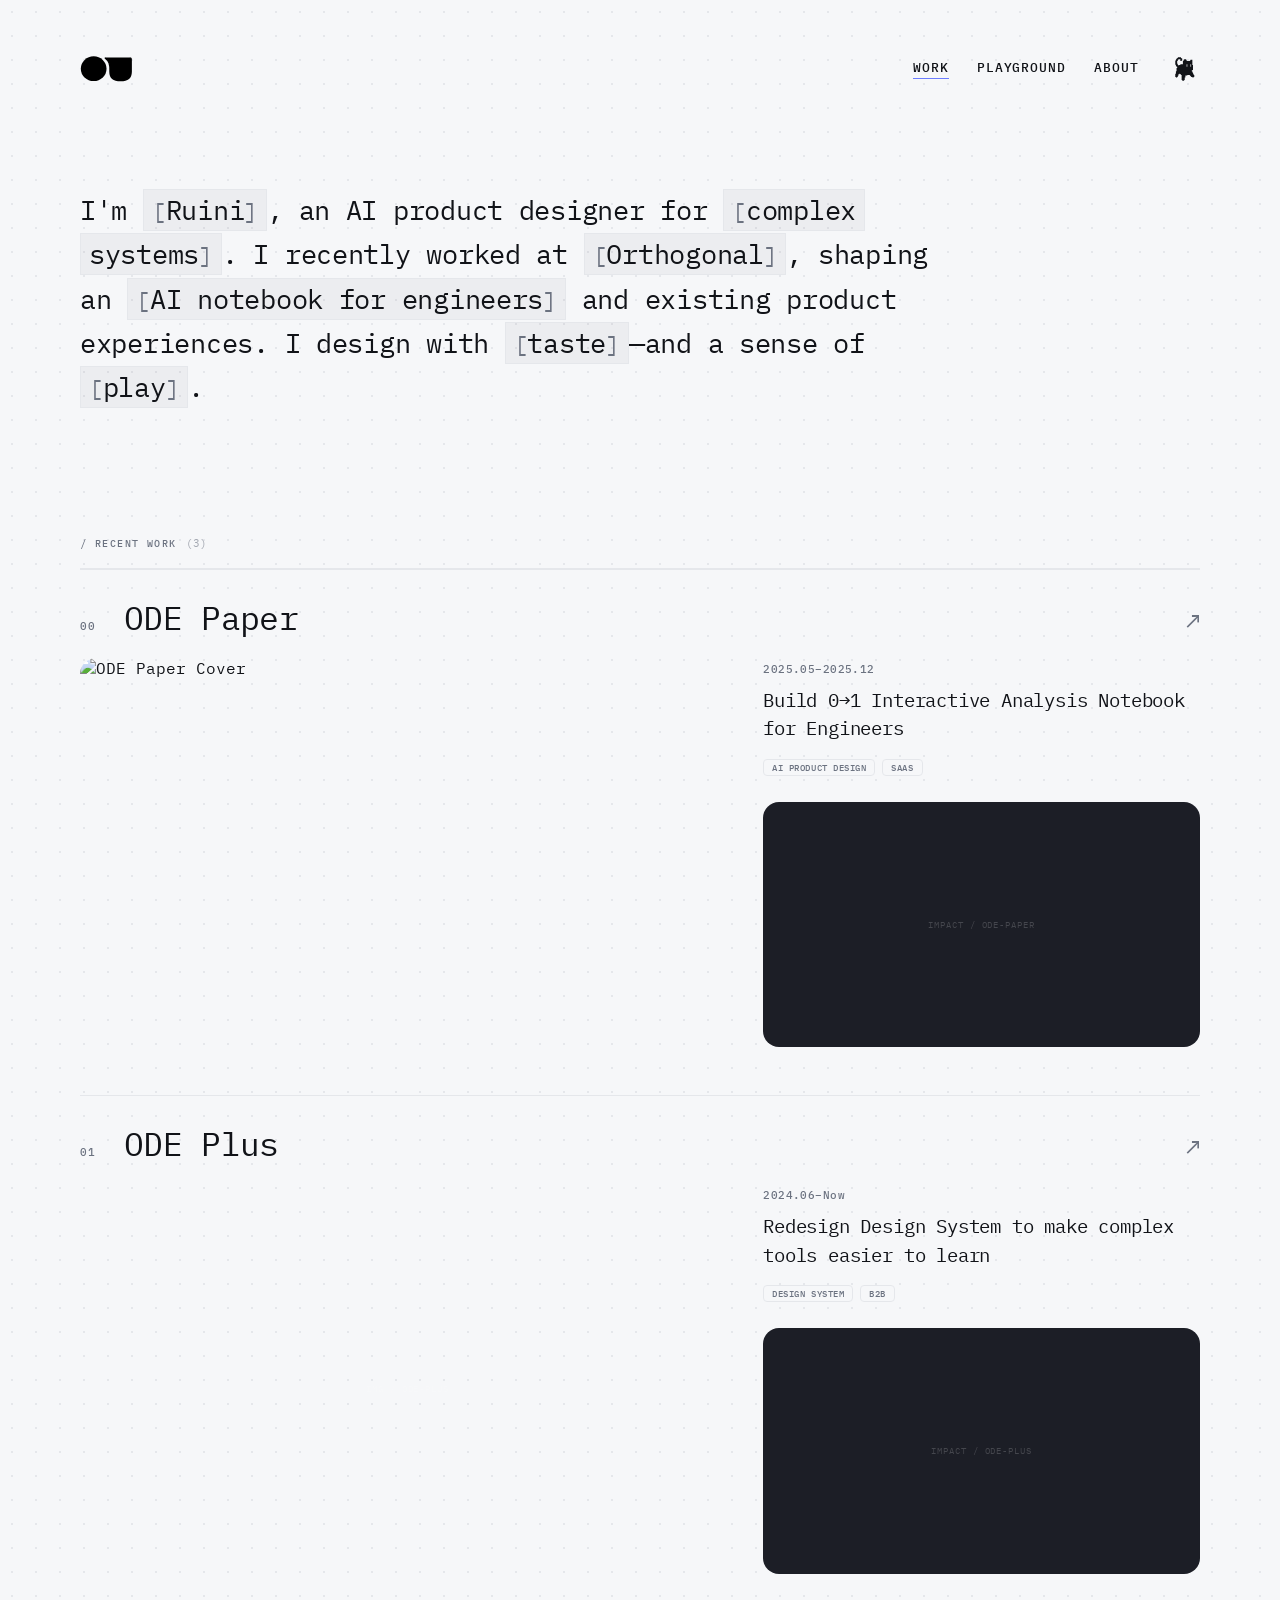
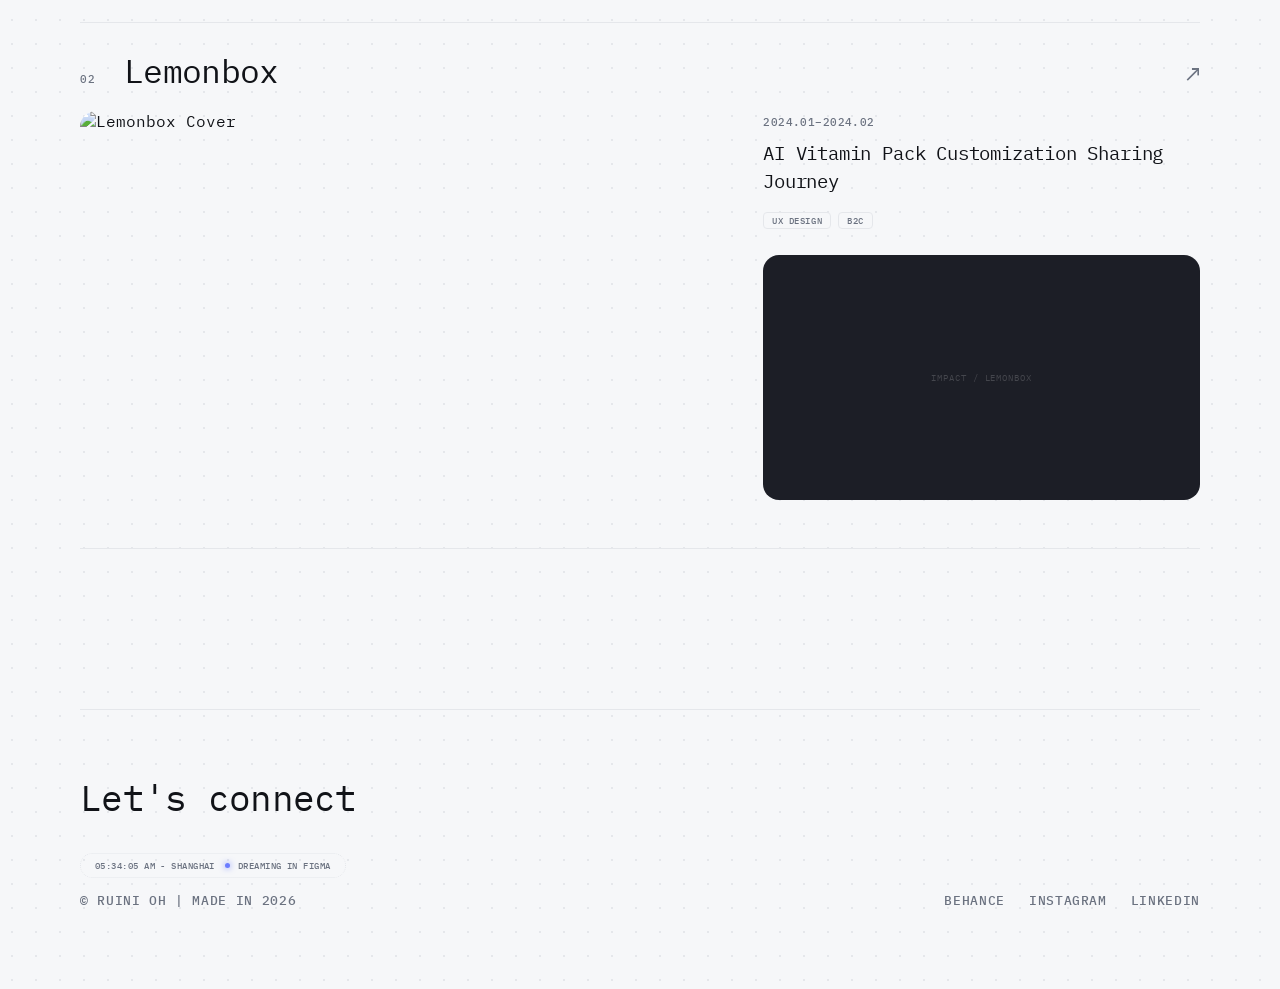
==== index.html @ 41f30d8a "feat: deploy full portfolio website" ====
<!DOCTYPE html>
<html lang="en" data-theme="light">

<head>
  <meta charset="UTF-8">
  <meta name="viewport" content="width=device-width, initial-scale=1.0">
  <meta name="description" content="Ruini — AI product designer for complex systems.">
  <title>Ruini.site</title>
  <script>document.documentElement.dataset.theme = localStorage.getItem('ruini-theme') || 'light';</script>
  <link rel="preconnect" href="https://fonts.googleapis.com">
  <link rel="preconnect" href="https://fonts.gstatic.com" crossorigin>
  <link href="https://fonts.googleapis.com/css2?family=IBM+Plex+Mono:ital,wght@0,400;0,500;0,600;1,400&display=swap"
    rel="stylesheet">
  <link rel="stylesheet" href="css/tokens.css">
  <style>
    :root {
      --radius: 16px;
    }
    *,
    *::before,
    *::after {
      box-sizing: border-box;
      margin: 0;
      padding: 0
    }

    html,
    body {
      height: 100%
    }

    body {
      font-family: var(--font);
      background: var(--bg);
      background-image: radial-gradient(circle, var(--bg-dot) 1px, transparent 1px);
      background-size: 24px 24px;
      color: var(--text-primary);
      -webkit-font-smoothing: antialiased;
      transition: background-color .35s, color .35s
    }

    .scanlines {
      position: fixed;
      inset: 0;
      pointer-events: none;
      z-index: 50;
      background: linear-gradient(rgba(18, 16, 16, 0) 50%, rgba(0, 0, 0, 0.18) 50%), linear-gradient(90deg, rgba(255, 0, 0, 0.04), rgba(0, 255, 0, 0.015), rgba(0, 0, 255, 0.04));
      background-size: 100% 4px, 3px 100%;
      opacity: 0;
      transition: opacity .35s
    }

    [data-theme="dark"] .scanlines {
      opacity: 1
    }

    .frame {
      position: fixed;
      inset: 18px;
      pointer-events: none;
      z-index: 40;
      border: 1px solid rgba(255, 255, 255, 0.05);
      opacity: 0;
      transition: opacity .35s
    }

    [data-theme="dark"] .frame {
      opacity: 1
    }

    .frame::before,
    .frame::after {
      content: '';
      position: absolute;
      width: 26px;
      height: 26px
    }

    .frame::before {
      top: -1px;
      left: -1px;
      border-top: 1.5px solid var(--accent);
      border-left: 1.5px solid var(--accent)
    }

    .frame::after {
      bottom: -1px;
      right: -1px;
      border-bottom: 1.5px solid var(--accent);
      border-right: 1.5px solid var(--accent)
    }

    .page {
      max-width: 1440px;
      margin: 0 auto;
      padding: 40px 80px;
      display: flex;
      flex-direction: column
    }



    .hero {
      display: flex;
      flex-direction: column;
      justify-content: center;
      max-width: 880px;
      padding: 10vh 0 12vh
    }

    .intro {
      font-size: clamp(20px, 2.1vw, 30px);
      font-weight: 400;
      line-height: 1.65;
      letter-spacing: -.01em;
      color: var(--text-primary);
      transition: color .35s;
      animation: fadeUp .6s var(--ease-out) .15s both
    }

    .intro::after {
      content: '_';
      color: var(--accent);
      animation: blink 1s step-end infinite;
      opacity: 0;
      transition: opacity .35s;
      margin-left: 2px
    }

    [data-theme="dark"] .intro::after {
      opacity: 1
    }

    @keyframes blink {

      from,
      to {
        opacity: 1
      }

      50% {
        opacity: 0
      }
    }

    .token {
      display: inline;
      cursor: pointer;
      white-space: normal
    }

    .token-inner {
      display: inline;
      background: var(--token-bg);
      border: 1px solid var(--border);
      border-radius: 0;
      padding: 2px 8px 3px;
      transition: background .15s, border-color .15s, box-shadow .15s;
      -webkit-box-decoration-break: clone;
      box-decoration-break: clone
    }

    .token:hover .token-inner {
      background: var(--token-hover);
      border-color: var(--border-hover)
    }

    [data-theme="dark"] .token:hover .token-inner {
      box-shadow: 0 0 12px rgba(255, 255, 255, 0.14)
    }

    .token.active .token-inner {
      background: var(--token-active-bg);
      border-color: var(--border-hover)
    }

    [data-theme="dark"] .token.active .token-inner {
      box-shadow: 0 0 18px rgba(255, 255, 255, 0.18)
    }

    .t-bracket {
      color: var(--text-secondary);
      font-weight: 400;
      font-size: .84em;
      user-select: none;
      transition: color .15s, opacity .15s
    }

    .token.active .t-bracket {
      color: var(--token-active-text);
      opacity: .4
    }

    .t-label {
      font-weight: 400;
      transition: color .15s
    }

    .token.active .t-label {
      color: var(--token-active-text)
    }

    .t-exp {
      display: inline-flex;
      max-width: 0;
      overflow: hidden;
      opacity: 0;
      white-space: nowrap;
      font-weight: 400;
      font-style: italic;
      color: var(--token-exp-color);
      /* Collapse (Leave) transition: 0.15s fade out with fast-out slow-in curve */
      transition: max-width 1s cubic-bezier(0.22, 1, 0.36, 1), opacity 0.15s cubic-bezier(0.22, 1, 0.36, 1), color .35s
    }

    .token.active .t-exp {
      max-width: 700px;
      opacity: 1;
      padding-right: 4px;
      /* Expand (Enter) transition: 1s width, 0.3s fade in with 0.05s delay */
      transition: max-width 1s cubic-bezier(0.22, 1, 0.36, 1), opacity 0.3s ease-out 0.05s, color .35s, padding-right 0.3s ease-out
    }

    [data-theme="dark"] .token.active .t-exp {
      color: #4a5aff
    }



    /* Work section */
    .section-header {
      display: flex;
      align-items: baseline;
      gap: 8px;
      padding: 18px 0;
      border-top: none;
      border-bottom: 1px solid var(--border);
      border-left-color: transparent;
      border-right-color: transparent;
      transition: border-color .35s
    }

    .section-slash {
      font-size: 11px;
      font-weight: 400;
      color: var(--text-secondary);
      transition: color .35s
    }

    .section-label {
      font-size: 10px;
      font-weight: 500;
      letter-spacing: .14em;
      text-transform: uppercase;
      color: var(--text-secondary);
      transition: color .35s
    }

    .section-count {
      font-size: 11px;
      font-weight: 400;
      color: var(--text-secondary);
      opacity: .6;
      transition: color .35s;
      vertical-align: super;
      font-size: .7em;
      margin-left: 2px
    }

    .work-section {
      padding-bottom: 80px
    }

    .project-item {
      border-top: 1px solid var(--border);
      padding: 28px 0;
      transition: border-color .35s;
      position: relative
    }

    .project-item:last-child {
      border-bottom: 1px solid var(--border)
    }

    .project-row-top {
      display: flex;
      align-items: baseline;
      justify-content: space-between;
      margin-bottom: 20px
    }

    .project-meta-left {
      display: flex;
      align-items: baseline;
      gap: 24px
    }

    .project-num {
      font-size: 11px;
      font-weight: 500;
      color: var(--text-secondary);
      letter-spacing: .06em;
      transition: color .35s;
      min-width: 20px
    }

    .project-name {
      font-size: clamp(22px, 2.6vw, 36px);
      font-weight: 400;
      color: var(--text-primary);
      letter-spacing: -.02em;
      line-height: 1.2;
      max-width: 340px;
      transition: color .35s, transform .3s var(--ease-out)
    }

    .project-item:hover .project-name {
      transform: translateX(4px)
    }

    .project-arrow {
      font-size: 24px;
      color: var(--text-secondary);
      text-decoration: none;
      transition: color .2s, transform .35s var(--ease-out);
      line-height: 1;
      display: inline-block
    }
    
    .item-link-overlay {
      position: absolute;
      inset: 0;
      z-index: 10;
    }

    .project-item:hover .project-arrow {
      color: var(--text-primary);
      transform: rotate(45deg)
    }

    [data-theme="dark"] .project-item:hover .project-arrow {
      color: #fff
    }

    .project-body {
      display: grid;
      grid-template-columns: 3fr 2fr;
      gap: 28px;
      align-items: start
    }

    .project-impact-img {
      width: 100%;
      aspect-ratio: 16/9;
      border-radius: var(--radius);
      overflow: hidden;
      background: var(--img-bg);
      margin-top: 16px
    }

    .project-impact-img img {
      width: 100%;
      height: 100%;
      object-fit: cover;
      display: block
    }

    .project-image {
      width: 100%;
      aspect-ratio: 16/10;
      border-radius: var(--radius);
      overflow: hidden;
      background: transparent;
      position: relative
    }

    .project-image img {
      width: 100%;
      height: 100%;
      object-fit: cover;
      display: block;
      transition: transform .4s cubic-bezier(0.16, 1, 0.3, 1)
    }

    .project-item:hover .project-image img {
      transform: scale(1.025)
    }

    .project-img-ph {
      width: 100%;
      height: 100%;
      display: flex;
      align-items: center;
      justify-content: center;
      font-size: 9px;
      letter-spacing: .1em;
      text-transform: uppercase;
      color: rgba(255, 255, 255, 0.18);
      font-family: var(--font)
    }

    .project-info {
      display: flex;
      flex-direction: column;
      gap: 10px;
      padding-top: 4px
    }

    .project-date {
      font-size: 11px;
      font-weight: 500;
      color: var(--text-secondary);
      letter-spacing: .04em;
      transition: color .35s
    }

    .project-desc {
      font-size: clamp(14px, 1.5vw, 19px);
      font-weight: 400;
      color: var(--text-primary);
      line-height: 1.5;
      letter-spacing: -.01em;
      transition: color .35s
    }

    .project-tags {
      display: flex;
      flex-wrap: wrap;
      gap: 7px;
      margin-top: 6px
    }

    .tag {
      font-size: 9px;
      font-weight: 500;
      letter-spacing: .06em;
      text-transform: uppercase;
      color: var(--text-secondary);
      border: 1px solid var(--border);
      border-radius: 4px;
      padding: 2px 8px;
      transition: border-color .2s, color .2s
    }

    .project-item:hover .tag {
      border-color: var(--border-hover)
    }

    @keyframes fadeUp {
      from {
        opacity: 0;
        transform: translateY(10px)
      }

      to {
        opacity: 1;
        transform: translateY(0)
      }
    }

    @media(prefers-reduced-motion:reduce) {

      header,
      .intro,
      .ctas {
        animation: none
      }

      .t-exp {
        transition: none
      }
    }

    .projectile {
      position: fixed;
      font-size: 56px;
      line-height: 1;
      pointer-events: none;
      will-change: transform, opacity;
      user-select: none;
      z-index: 200
    }

    @media(max-width:960px) {
      .page {
        padding: 32px
      }

      .project-body {
        grid-template-columns: 1fr
      }
    }

    @media(max-width:640px) {
      nav {
        display: none
      }

      .page {
        padding: 20px
      }
    }
  </style>
</head>

<body>
  <div class="scanlines" aria-hidden="true"></div>
  <div class="frame" aria-hidden="true"></div>
  <div class="page">
    <header>
      <a href="index.html" class="header-logo-link">
        <img src="Assets/system/brand/logo.svg" alt="ruini.site" class="logo-img">
      </a>
      <div class="header-right">
        <nav>
          <a href="work/index.html" class="active">Work</a>
          <a href="playground/index.html">Playground</a>
          <a href="about/index.html">About</a>
        </nav>
        <button class="theme-btn" id="theme-btn" aria-label="Toggle dark mode">
          <svg class="cat-icon" viewBox="0 0 455 549" preserveAspectRatio="xMidYMid meet" fill="currentColor">
            <g transform="translate(0.000000,549.000000) scale(0.100000,-0.100000)" stroke="none">
              <path
                d="M808 5153 l-3 -67 -56 3 c-34 1 -60 -2 -64 -9 -6 -10 -11 -51 -14 -112 -1 -15 -11 -18 -66 -18 l-65 0 0 -65 0 -65 -65 0 -64 0 -3 -132 -3 -133 -67 -3 -68 -3 0 -464 0 -464 68 -3 67 -3 3 -132 3 -133 64 0 65 0 0 -65 0 -65 64 0 c42 0 65 -4 68 -12 2 -7 4 -69 4 -138 l-1 -125 -67 -3 -68 -3 -2 -332 -3 -332 -62 -3 -63 -3 -2 -262 -3 -262 -67 -3 -68 -3 0 -329 0 -329 68 -3 67 -3 3 -68 3 -68 127 3 127 3 3 68 3 67 64 0 64 0 3 133 3 132 63 -1 62 -1 0 133 0 134 70 0 69 0 3 67 3 68 65 0 65 0 3 -67 3 -68 134 0 135 0 0 -65 0 -65 65 0 65 0 0 -535 0 -535 65 0 64 0 3 -68 3 -67 195 0 195 0 3 67 3 68 64 0 65 0 0 265 0 264 68 3 67 3 3 203 2 203 198 -2 197 -2 3 66 3 67 269 0 269 0 3 -67 3 -68 60 0 60 0 3 -67 3 -68 64 0 65 0 0 -65 0 -64 133 -3 132 -3 5 -65 5 -65 127 -3 127 -3 3 68 3 68 68 3 67 3 0 194 0 194 -67 3 -68 3 -3 133 -3 132 -64 0 -65 0 0 135 0 134 -67 3 -68 3 -3 127 -3 127 -62 3 -62 3 0 69 0 70 62 -3 62 -2 3 68 3 68 68 3 67 3 0 529 0 530 -65 0 -65 0 -2 533 -3 532 -197 3 -198 2 0 -65 0 -65 -65 0 -65 0 0 -65 0 -65 -335 0 c-261 0 -335 3 -335 13 -1 6 -2 64 -3 127 l-2 115 -67 3 -67 3 -3 67 -3 67 -195 0 -195 0 -3 -67 -3 -68 -64 0 -65 0 0 -133 0 -133 -65 4 -65 4 0 -331 c0 -269 -3 -333 -14 -337 -7 -3 -127 -6 -267 -7 l-254 -2 -3 -67 -3 -67 -132 -3 -132 -3 -3 -62 -3 -63 -64 0 -65 0 0 65 0 65 -70 0 -70 0 0 135 0 135 -65 0 -65 0 0 270 0 270 65 0 65 0 0 135 0 135 70 0 70 0 0 65 0 65 200 0 200 0 0 -200 0 -200 130 0 129 0 3 68 3 67 68 3 67 3 0 194 0 195 -70 0 -70 0 0 69 0 68 -62 -1 -63 0 -3 67 -3 67 -329 0 -329 0 -3 -67z m2002 -1673 l0 -270 -64 0 c-49 0 -65 4 -70 16 -8 21 -8 509 1 517 3 4 35 7 70 7 l63 0 0 -270z m800 0 l0 -270 -65 0 c-45 0 -65 4 -65 13 0 6 0 125 -1 262 -1 138 -1 253 0 258 0 4 30 7 66 7 l65 0 0 -270z" />
            </g>
          </svg>
        </button>
      </div>
    </header>

    <section class="hero">
      <p class="intro">
        I'm <span class="token"><span class="token-inner"><span class="t-bracket t-bl">[</span><span
              class="t-label">Ruini</span><span class="t-exp">, pronounced /ˈruːiːni/ 🌧</span><span
              class="t-bracket t-br">]</span></span></span>, an AI product designer for <span class="token"><span
            class="token-inner"><span class="t-bracket t-bl">[</span><span class="t-label">complex systems</span><span
              class="t-exp">—like AI agents, industrial software, and multi-step workflows</span><span
              class="t-bracket t-br">]</span></span></span>. I recently worked at <span class="token"><span
            class="token-inner"><span class="t-bracket t-bl">[</span><span class="t-label">Orthogonal</span><span
              class="t-exp">, a German startup building for engineers</span><span
              class="t-bracket t-br">]</span></span></span>, shaping an <span class="token"><span
            class="token-inner"><span class="t-bracket t-bl">[</span><span class="t-label">AI notebook for
              engineers</span><span class="t-exp">—to write and iterate inside workflows</span><span
              class="t-bracket t-br">]</span></span></span> and existing product experiences. I design with <span
          class="token"><span class="token-inner"><span class="t-bracket t-bl">[</span><span
              class="t-label">taste</span><span class="t-exp">—grounded in product principles and small 'aha'
              moments</span><span class="t-bracket t-br">]</span></span></span>—and a sense of <span
          class="token js-play"><span class="token-inner"><span class="t-bracket t-bl">[</span><span
              class="t-label">play</span><span class="t-bracket t-br">]</span></span></span>.
      </p>
    </section>

    <section class="work-section">
      <div class="section-header">
        <span class="section-slash">/</span>
        <span class="section-label">Recent work</span>
        <span class="section-count">(3)</span>
      </div>

      <article class="project-item">
        <a href="work/ode-paper/index.html" class="item-link-overlay" aria-label="View ODE Paper"></a>
        <div class="project-row-top">
          <div class="project-meta-left">
            <span class="project-num">00</span>
            <h2 class="project-name">ODE Paper</h2>
          </div>
          <span class="project-arrow" aria-hidden="true">↗</span>
        </div>
        <div class="project-body">
          <div class="project-image">
            <img src="Assets/Cases/ode-paper/hero/cover.png" alt="ODE Paper Cover" />
          </div>
          <div class="project-info">
            <span class="project-date">2025.05–2025.12</span>
            <p class="project-desc">Build 0→1 Interactive Analysis Notebook for Engineers</p>
            <div class="project-tags">
              <span class="tag">AI Product Design</span>
              <span class="tag">SaaS</span>
            </div>
            <div class="project-impact-img">
              <div class="project-img-ph">impact / ode-paper</div>
            </div>
          </div>
        </div>
      </article>

      <article class="project-item">
        <a href="work/ode-plus/index.html" class="item-link-overlay" aria-label="View ODE Plus"></a>
        <div class="project-row-top">
          <div class="project-meta-left">
            <span class="project-num">01</span>
            <h2 class="project-name">ODE Plus</h2>
          </div>
          <span class="project-arrow" aria-hidden="true">↗</span>
        </div>
        <div class="project-body">
          <div class="project-image">
            <div class="project-img-ph">img / ode-plus</div>
          </div>
          <div class="project-info">
            <span class="project-date">2024.06–Now</span>
            <p class="project-desc">Redesign Design System to make complex tools easier to learn</p>
            <div class="project-tags">
              <span class="tag">Design System</span>
              <span class="tag">B2B</span>
            </div>
            <div class="project-impact-img">
              <div class="project-img-ph">impact / ode-plus</div>
            </div>
          </div>
        </div>
      </article>

      <article class="project-item">
        <a href="work/lemonbox/index.html" class="item-link-overlay" aria-label="View Lemonbox"></a>
        <div class="project-row-top">
          <div class="project-meta-left">
            <span class="project-num">02</span>
            <h2 class="project-name">Lemonbox</h2>
          </div>
          <span class="project-arrow" aria-hidden="true">↗</span>
        </div>
        <div class="project-body">
          <div class="project-image">
            <img src="Assets/Cases/lemonbox/hero/cover.png" alt="Lemonbox Cover" />
          </div>
          <div class="project-info">
            <span class="project-date">2024.01–2024.02</span>
            <p class="project-desc">AI Vitamin Pack Customization Sharing Journey</p>
            <div class="project-tags">
              <span class="tag">UX Design</span>
              <span class="tag">B2C</span>
            </div>
            <div class="project-impact-img">
              <div class="project-img-ph">impact / lemonbox</div>
            </div>
          </div>
        </div>
      </article>

      <!-- Thermomix is currently hidden from front-end
      <article class="project-item" style="display: none;">
        <div class="project-row-top">
          <div class="project-meta-left">
            <span class="project-num">03</span>
            <h2 class="project-name">Thermomix</h2>
          </div>
          <a class="project-arrow" href="work/thermomix/index.html" aria-label="Open Thermomix">↗</a>
        </div>
        <div class="project-body">
          <div class="project-image">
            <div class="project-img-ph">img / thermomix</div>
          </div>
          <div class="project-info">
            <span class="project-date">2019–2020</span>
            <p class="project-desc">Cooking experience redesign.</p>
            <div class="project-tags">
              <span class="tag">UX Design</span>
            </div>
          </div>
        </div>
      </article>
      -->
    </section>
  </div>

  <script>
    (function () {
      const tokens = document.querySelectorAll('.token');
      tokens.forEach(tok => tok.addEventListener('click', e => { e.stopPropagation(); tok.classList.toggle('active'); }));
      const EMOJIS = ['🎹', '🧗', '🥐', '🪡', '🥁', '🎨', '🧩', '✨', '🌧', '💡', '🔬', '🛠', '🌀', '🎯', '🫧', '🌊', '🪴', '⚡'];
      let particles = [], raf = null; const G = 0.38, FR = 0.982;
      function burst(ox, oy) { for (let i = 0; i < 10; i++) { const el = document.createElement('span'); el.className = 'projectile'; el.textContent = EMOJIS[Math.floor(Math.random() * EMOJIS.length)]; el.style.left = ox + 'px'; el.style.top = oy + 'px'; document.body.appendChild(el); const a = (Math.PI * 2 * i / 10) + (Math.random() * .55 - .27), s = 8 + Math.random() * 9; particles.push({ el, x: ox, y: oy, vx: Math.cos(a) * s, vy: Math.sin(a) * s - 3.5, rot: Math.random() * 360, rotV: (Math.random() - .5) * 14, life: 1 }); } if (!raf) tick(); }
      function tick() { particles = particles.filter(p => { p.vy += G; p.vx *= FR; p.vy *= FR; p.x += p.vx; p.y += p.vy; p.rot += p.rotV; p.life -= .011; if (p.life <= 0) { p.el.remove(); return false; } p.el.style.transform = `translate(${p.x - parseFloat(p.el.style.left)}px,${p.y - parseFloat(p.el.style.top)}px) rotate(${p.rot}deg)`; p.el.style.opacity = Math.min(1, p.life * 2); return true; }); raf = particles.length ? requestAnimationFrame(tick) : null; }
      document.querySelector('.js-play').addEventListener('click', e => { const r = e.currentTarget.getBoundingClientRect(); burst(r.left + r.width / 2, r.top + r.height / 2); });
    })();
  </script>
  <script src="Assets/system/js/global-ui.js"></script>
</body>

</html>
---- css/tokens.css ----
:root {
  --font: 'IBM Plex Mono', monospace;
  --ease-spring: cubic-bezier(0.22, 1, 0.36, 1);
  --ease-out: cubic-bezier(0.16, 1, 0.3, 1);
  --dur-slow: 500ms;
  --radius: 16px;
}
[data-theme="light"], :root {
  --bg: #F6F7F9; --bg-dot: #E5E7EB;
  --text-primary: #111318; --text-secondary: #6B7280;
  --border: #E5E7EB; --border-hover: #9CA3AF;
  --token-bg: rgba(17,19,24,0.04); --token-hover: rgba(17,19,24,0.08);
  --token-active-bg: rgba(17,19,24,0.06); --token-active-text: #111318;
  --token-exp-color: #6B7CFF; --accent: #6B7CFF; --img-bg: #1c1e26;
  --radius: 16px;
}
[data-theme="dark"] {
  --bg: #0a0a0a; --bg-dot: rgba(255,255,255,0.06);
  --text-primary: #ffffff; --text-secondary: rgba(255,255,255,0.4);
  --border: rgba(255,255,255,0.14); --border-hover: rgba(255,255,255,0.7);
  --token-bg: transparent; --token-hover: rgba(255,255,255,0.07);
  --token-active-bg: #ffffff; --token-active-text: #0a0a0a;
  --token-exp-color: #6B7CFF; --accent: #ffffff; --img-bg: #111318;
  --radius: 16px;
}
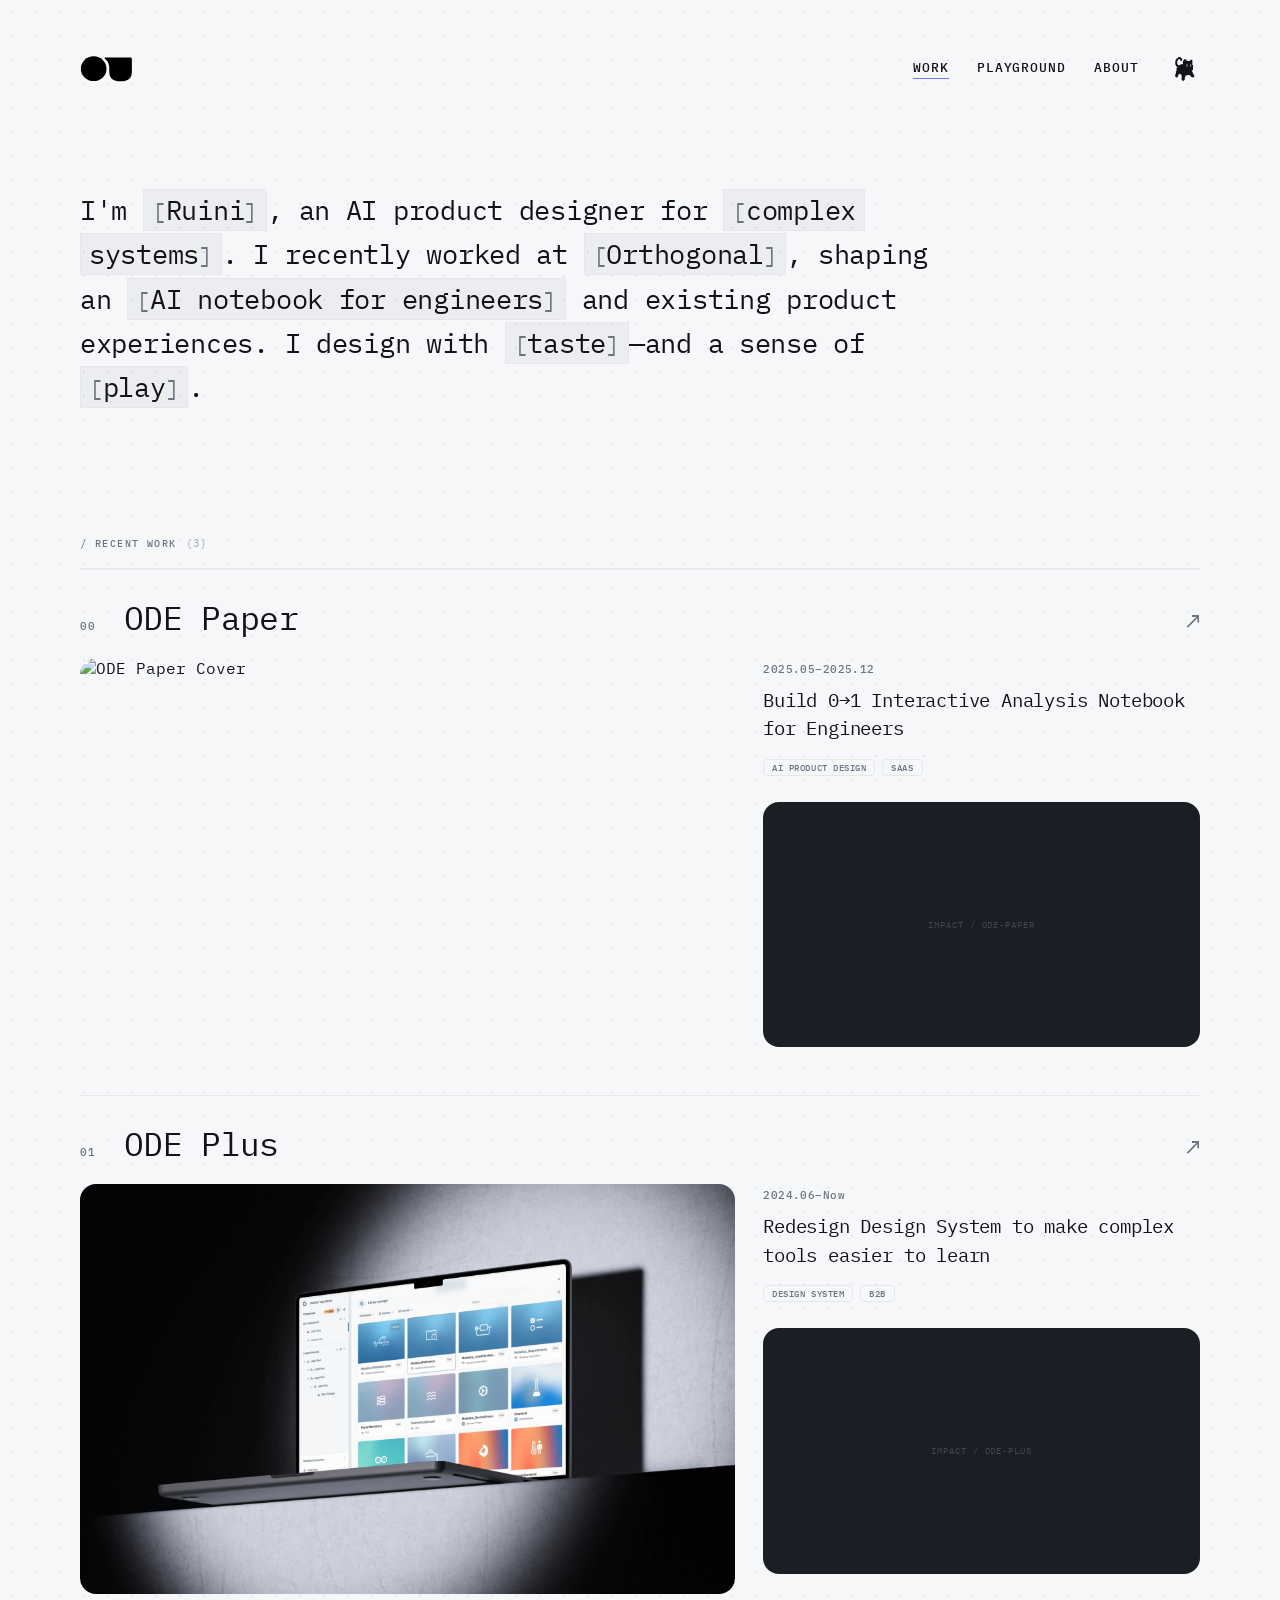
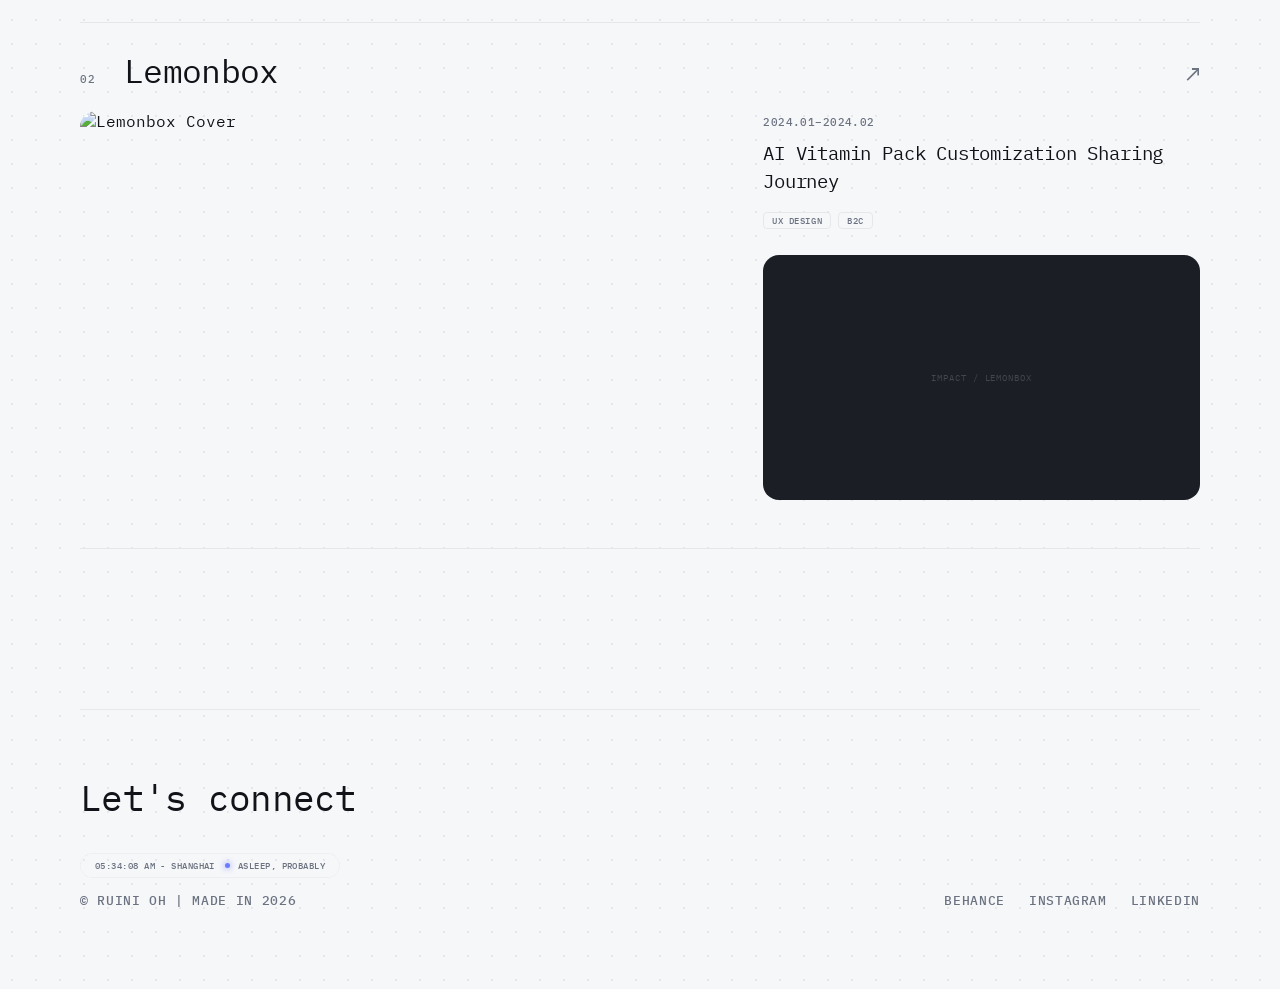
==== commit be800b42: "fix: nav paths, footer injection, and homepage images" ====
--- a/index.html
+++ b/index.html
@@ -507,26 +507,7 @@
   <div class="scanlines" aria-hidden="true"></div>
   <div class="frame" aria-hidden="true"></div>
   <div class="page">
-    <header>
-      <a href="index.html" class="header-logo-link">
-        <img src="Assets/system/brand/logo.svg" alt="ruini.site" class="logo-img">
-      </a>
-      <div class="header-right">
-        <nav>
-          <a href="work/index.html" class="active">Work</a>
-          <a href="playground/index.html">Playground</a>
-          <a href="about/index.html">About</a>
-        </nav>
-        <button class="theme-btn" id="theme-btn" aria-label="Toggle dark mode">
-          <svg class="cat-icon" viewBox="0 0 455 549" preserveAspectRatio="xMidYMid meet" fill="currentColor">
-            <g transform="translate(0.000000,549.000000) scale(0.100000,-0.100000)" stroke="none">
-              <path
-                d="M808 5153 l-3 -67 -56 3 c-34 1 -60 -2 -64 -9 -6 -10 -11 -51 -14 -112 -1 -15 -11 -18 -66 -18 l-65 0 0 -65 0 -65 -65 0 -64 0 -3 -132 -3 -133 -67 -3 -68 -3 0 -464 0 -464 68 -3 67 -3 3 -132 3 -133 64 0 65 0 0 -65 0 -65 64 0 c42 0 65 -4 68 -12 2 -7 4 -69 4 -138 l-1 -125 -67 -3 -68 -3 -2 -332 -3 -332 -62 -3 -63 -3 -2 -262 -3 -262 -67 -3 -68 -3 0 -329 0 -329 68 -3 67 -3 3 -68 3 -68 127 3 127 3 3 68 3 67 64 0 64 0 3 133 3 132 63 -1 62 -1 0 133 0 134 70 0 69 0 3 67 3 68 65 0 65 0 3 -67 3 -68 134 0 135 0 0 -65 0 -65 65 0 65 0 0 -535 0 -535 65 0 64 0 3 -68 3 -67 195 0 195 0 3 67 3 68 64 0 65 0 0 265 0 264 68 3 67 3 3 203 2 203 198 -2 197 -2 3 66 3 67 269 0 269 0 3 -67 3 -68 60 0 60 0 3 -67 3 -68 64 0 65 0 0 -65 0 -64 133 -3 132 -3 5 -65 5 -65 127 -3 127 -3 3 68 3 68 68 3 67 3 0 194 0 194 -67 3 -68 3 -3 133 -3 132 -64 0 -65 0 0 135 0 134 -67 3 -68 3 -3 127 -3 127 -62 3 -62 3 0 69 0 70 62 -3 62 -2 3 68 3 68 68 3 67 3 0 529 0 530 -65 0 -65 0 -2 533 -3 532 -197 3 -198 2 0 -65 0 -65 -65 0 -65 0 0 -65 0 -65 -335 0 c-261 0 -335 3 -335 13 -1 6 -2 64 -3 127 l-2 115 -67 3 -67 3 -3 67 -3 67 -195 0 -195 0 -3 -67 -3 -68 -64 0 -65 0 0 -133 0 -133 -65 4 -65 4 0 -331 c0 -269 -3 -333 -14 -337 -7 -3 -127 -6 -267 -7 l-254 -2 -3 -67 -3 -67 -132 -3 -132 -3 -3 -62 -3 -63 -64 0 -65 0 0 65 0 65 -70 0 -70 0 0 135 0 135 -65 0 -65 0 0 270 0 270 65 0 65 0 0 135 0 135 70 0 70 0 0 65 0 65 200 0 200 0 0 -200 0 -200 130 0 129 0 3 68 3 67 68 3 67 3 0 194 0 195 -70 0 -70 0 0 69 0 68 -62 -1 -63 0 -3 67 -3 67 -329 0 -329 0 -3 -67z m2002 -1673 l0 -270 -64 0 c-49 0 -65 4 -70 16 -8 21 -8 509 1 517 3 4 35 7 70 7 l63 0 0 -270z m800 0 l0 -270 -65 0 c-45 0 -65 4 -65 13 0 6 0 125 -1 262 -1 138 -1 253 0 258 0 4 30 7 66 7 l65 0 0 -270z" />
-            </g>
-          </svg>
-        </button>
-      </div>
-    </header>
+    <div id="global-header"></div>
 
     <section class="hero">
       <p class="intro">
@@ -595,7 +576,7 @@
         </div>
         <div class="project-body">
           <div class="project-image">
-            <div class="project-img-ph">img / ode-plus</div>
+            <img src="Assets/Cases/ode-plus/cover.png" alt="ODE Plus Cover" />
           </div>
           <div class="project-info">
             <span class="project-date">2024.06–Now</span>
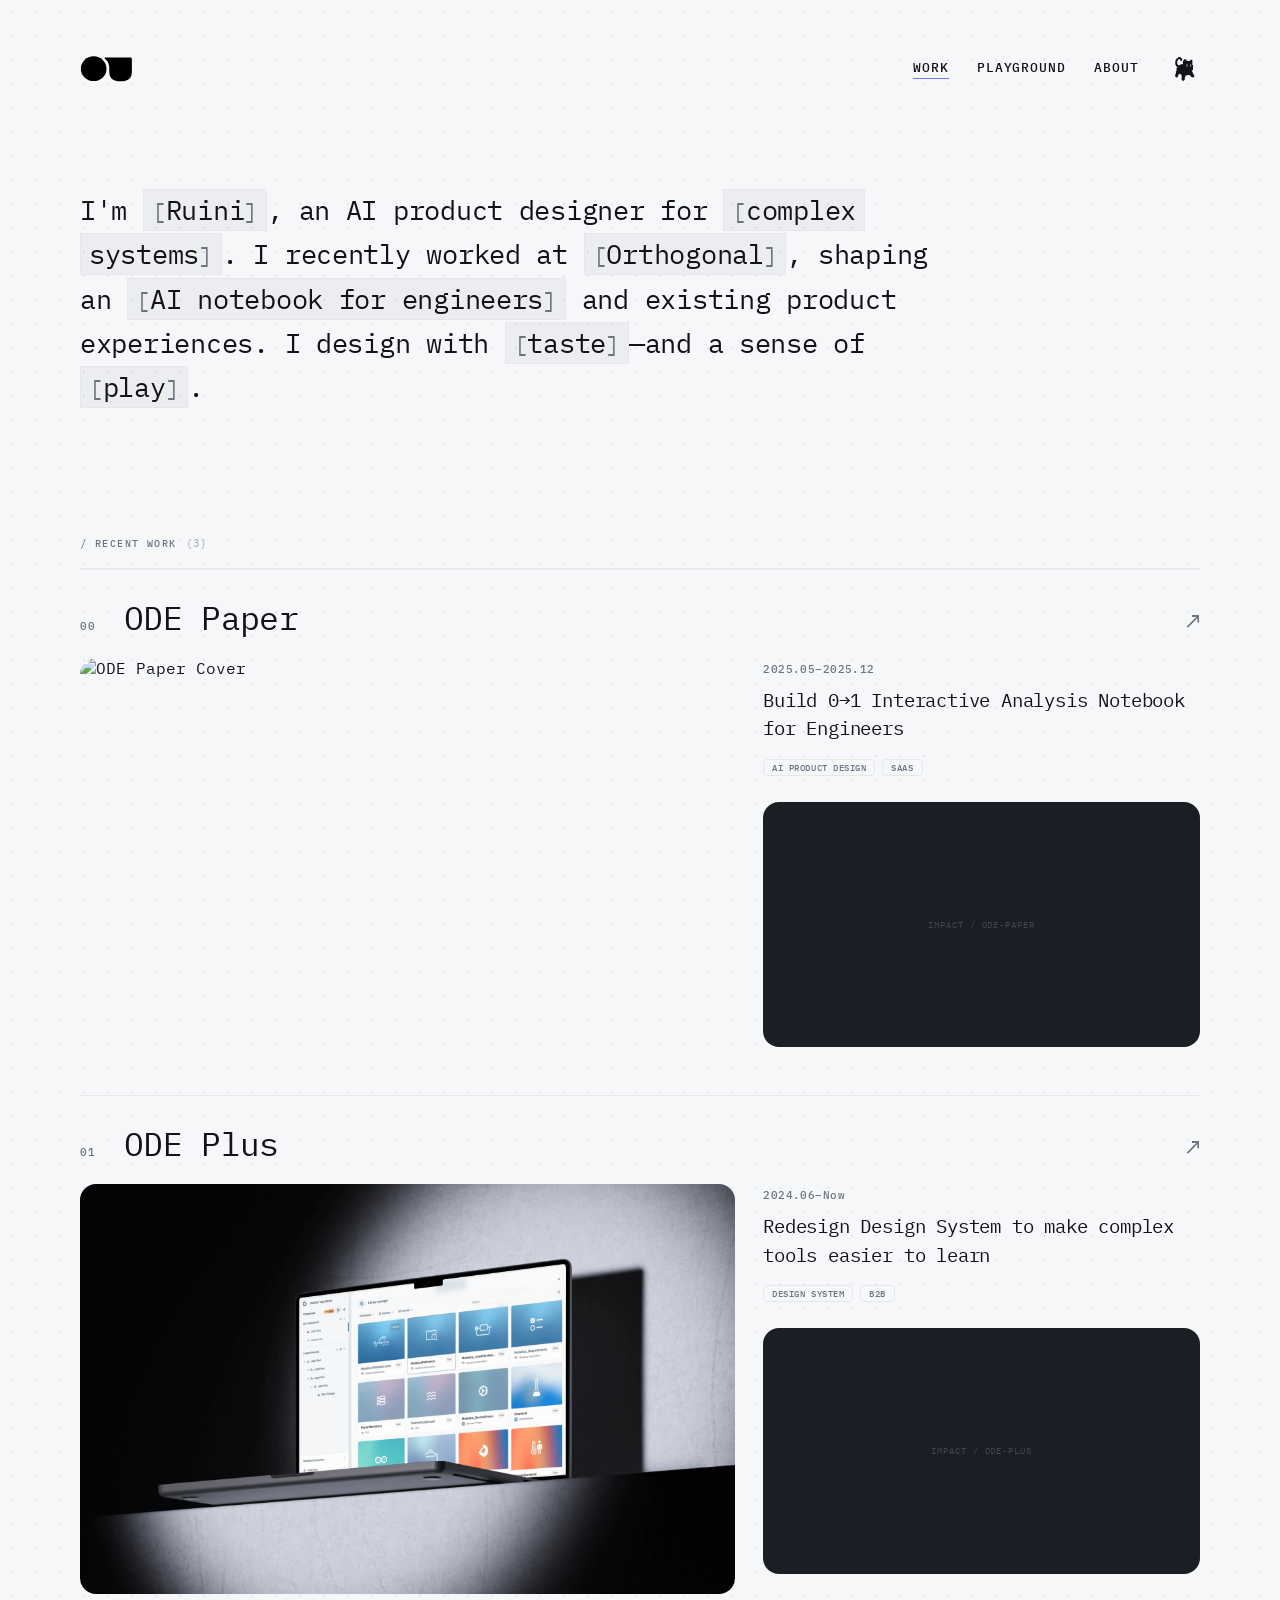
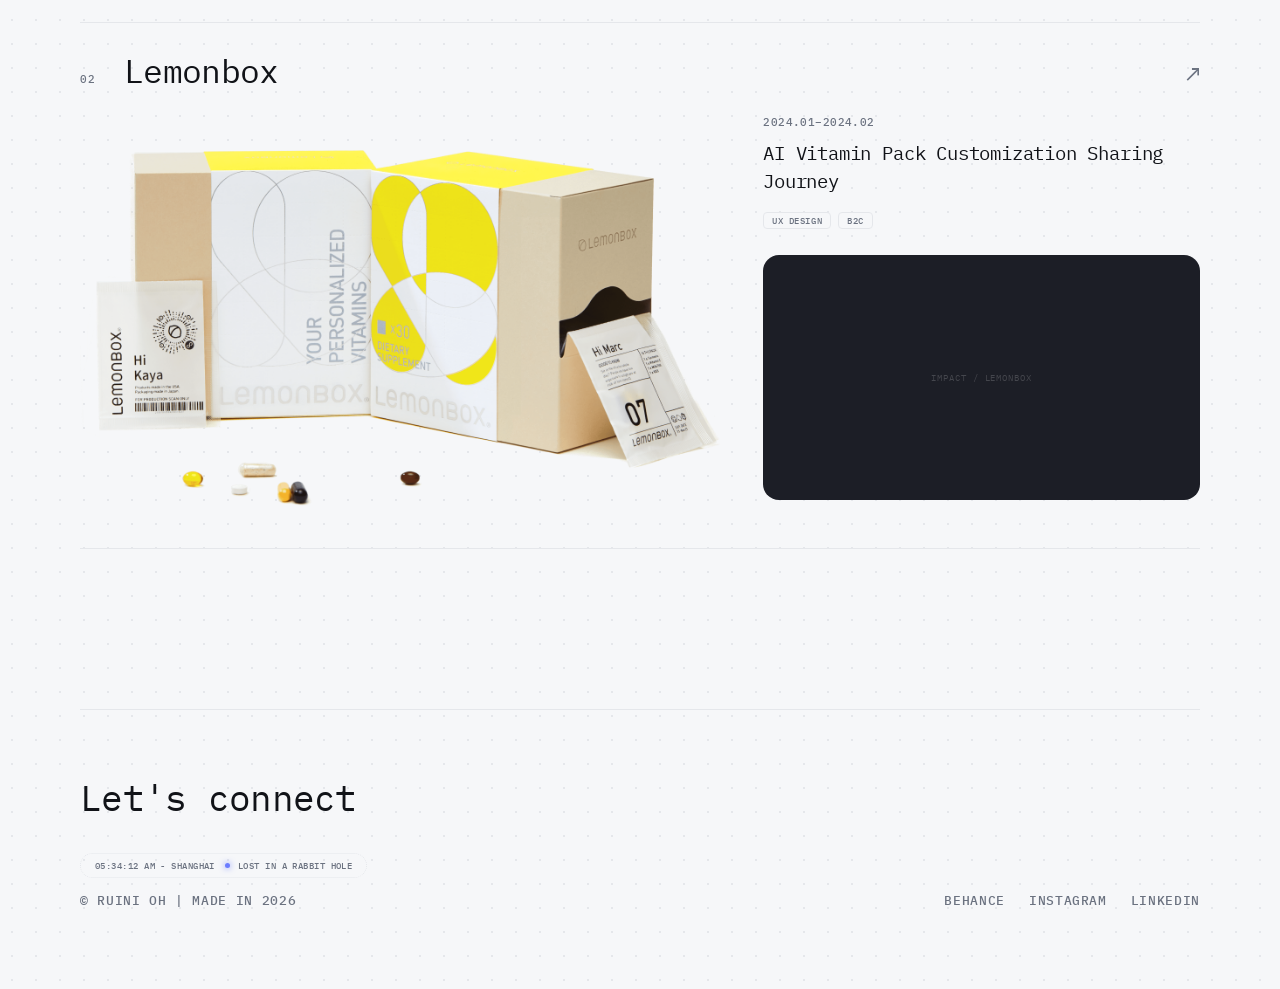
==== commit 15a4e0c6: "fix: lemonbox image, logo fouc, playground UI" ====
--- a/index.html
+++ b/index.html
@@ -603,7 +603,7 @@
         </div>
         <div class="project-body">
           <div class="project-image">
-            <img src="Assets/Cases/lemonbox/hero/cover.png" alt="Lemonbox Cover" />
+            <img src="Assets/Cases/lemonbox/cover.png" alt="Lemonbox Cover" />
           </div>
           <div class="project-info">
             <span class="project-date">2024.01–2024.02</span>
--- a/css/tokens.css
+++ b/css/tokens.css
@@ -1,3 +1,10 @@
+@font-face {
+  font-family: 'Departure Mono';
+  src: url('../Assets/system/fonts/DepartureMono-Regular.woff2') format('woff2');
+  font-weight: 400;
+  font-style: normal;
+}
+
 :root {
   --font: 'IBM Plex Mono', monospace;
   --ease-spring: cubic-bezier(0.22, 1, 0.36, 1);
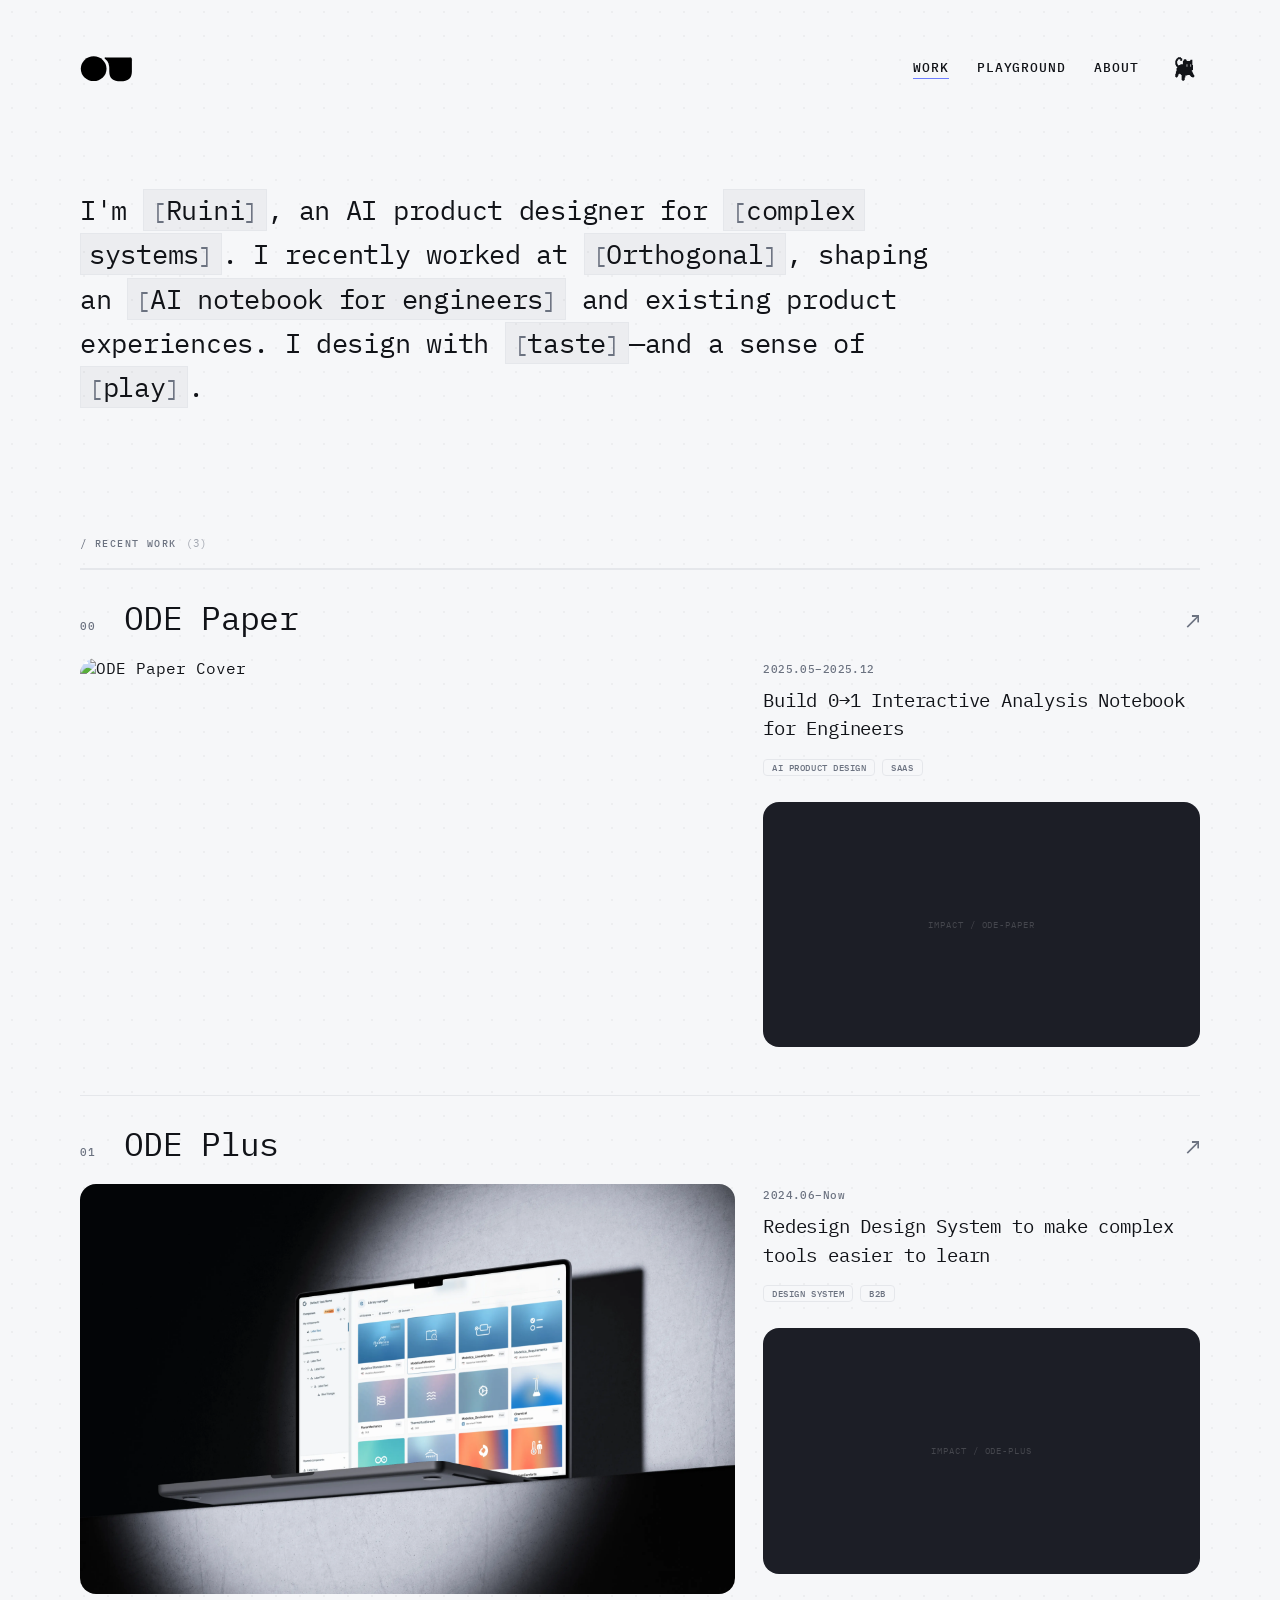
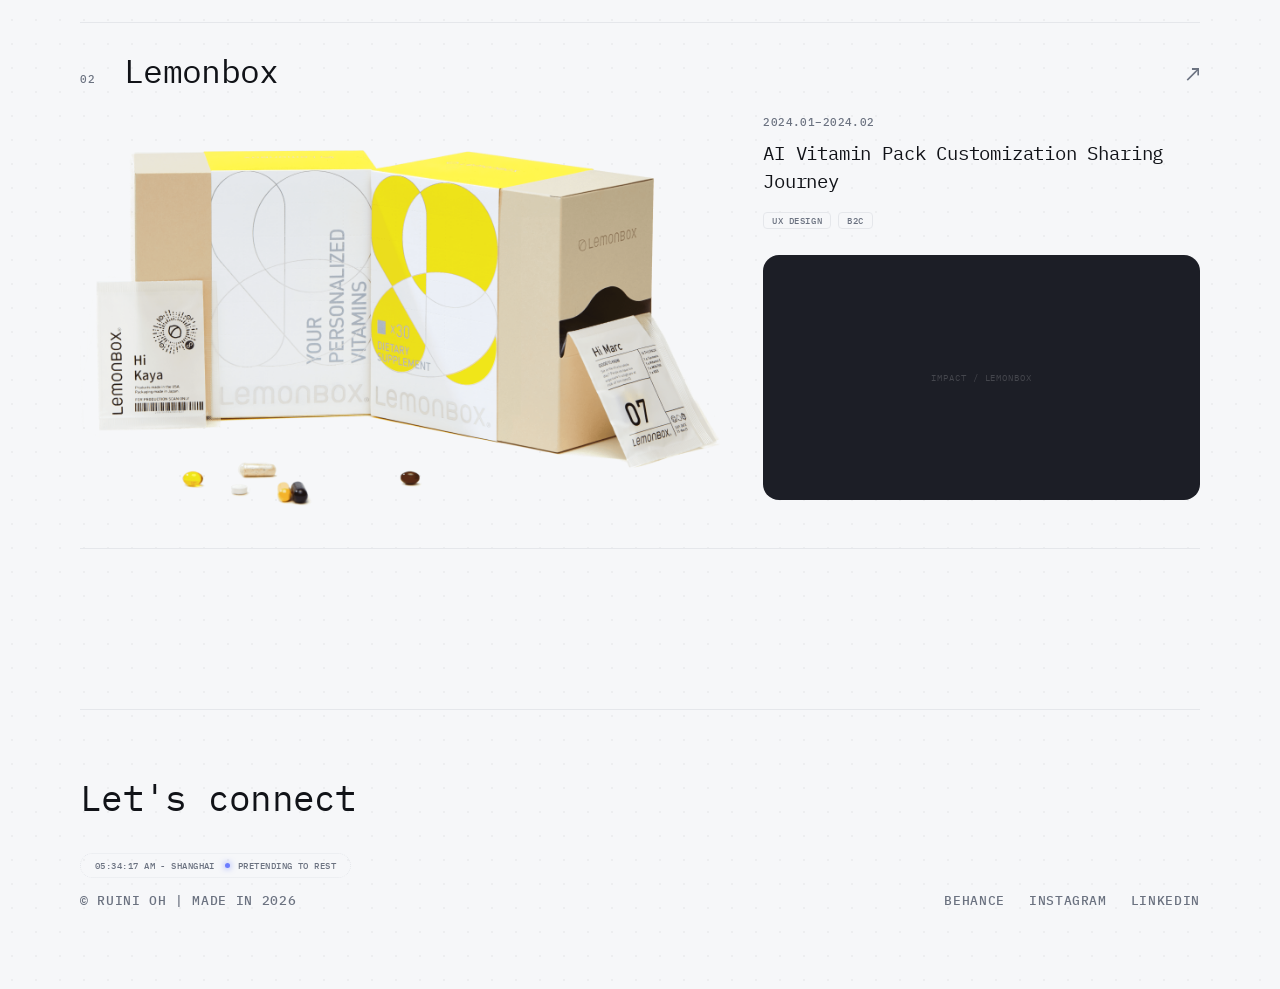
==== commit a197c5e6: "feat: comprehensive mobile responsive styles for all pages" ====
--- a/index.html
+++ b/index.html
@@ -491,13 +491,59 @@
       }
     }
 
-    @media(max-width:640px) {
-      nav {
-        display: none
-      }
-
+    @media(max-width:768px) {
       .page {
-        padding: 20px
+        padding: 20px;
+      }
+
+      .hero {
+        padding: 6vh 0 8vh;
+      }
+
+      .intro {
+        font-size: clamp(16px, 4.2vw, 22px);
+        line-height: 1.7;
+      }
+
+      .section-header {
+        padding: 14px 0;
+      }
+
+      .project-item {
+        padding: 20px 0;
+      }
+
+      .project-row-top {
+        margin-bottom: 14px;
+      }
+
+      .project-meta-left {
+        gap: 14px;
+      }
+
+      .project-name {
+        font-size: clamp(18px, 5vw, 28px);
+      }
+
+      .project-arrow {
+        font-size: 18px;
+      }
+
+      .project-body {
+        gap: 16px;
+      }
+
+      .project-desc {
+        font-size: clamp(13px, 3.5vw, 16px);
+      }
+
+      .project-impact-img {
+        margin-top: 8px;
+      }
+
+      .tag {
+        font-size: 8px;
+        padding: 2px 6px;
       }
     }
   </style>
--- a/css/tokens.css
+++ b/css/tokens.css
@@ -13,7 +13,7 @@
   --radius: 16px;
 }
 [data-theme="light"], :root {
-  --bg: #F6F7F9; --bg-dot: #E5E7EB;
+  --bg: #F6F7F9; --bg-dot: rgba(0, 0, 0, 0.035);
   --text-primary: #111318; --text-secondary: #6B7280;
   --border: #E5E7EB; --border-hover: #9CA3AF;
   --token-bg: rgba(17,19,24,0.04); --token-hover: rgba(17,19,24,0.08);
